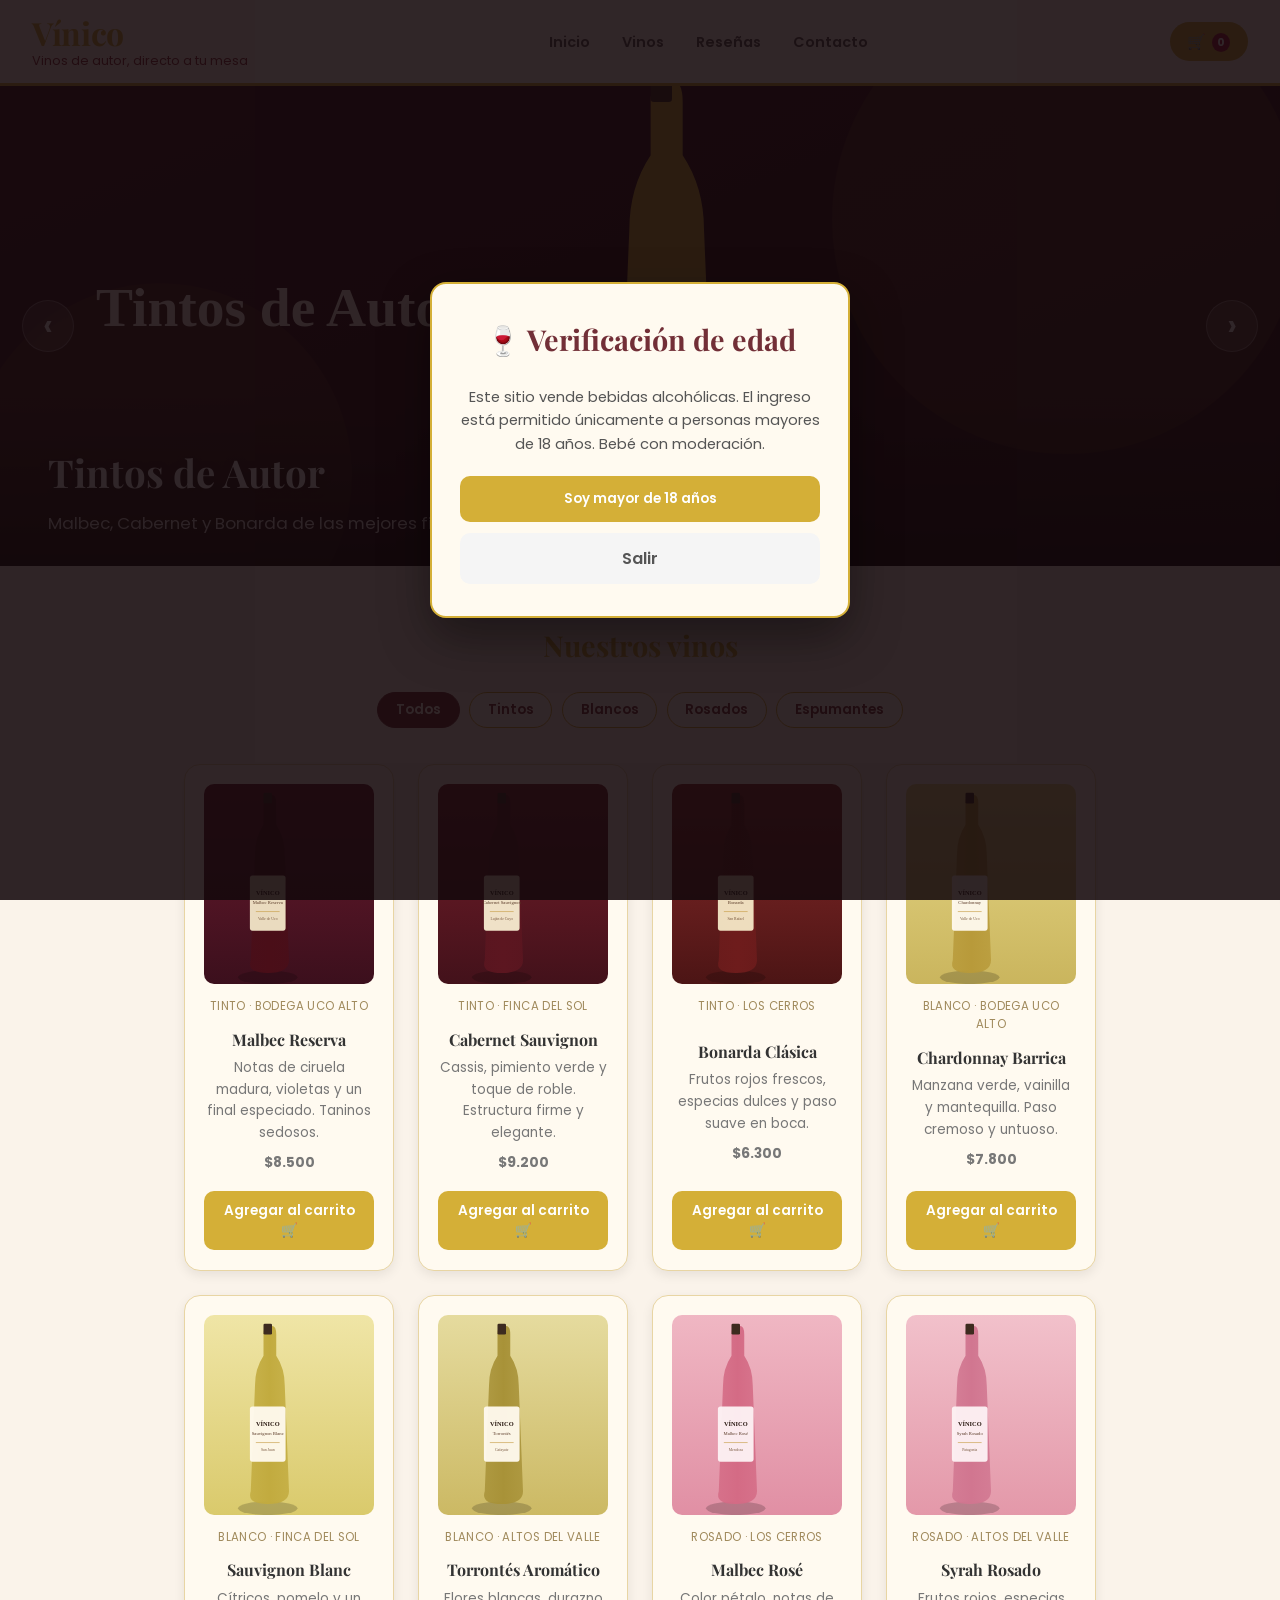
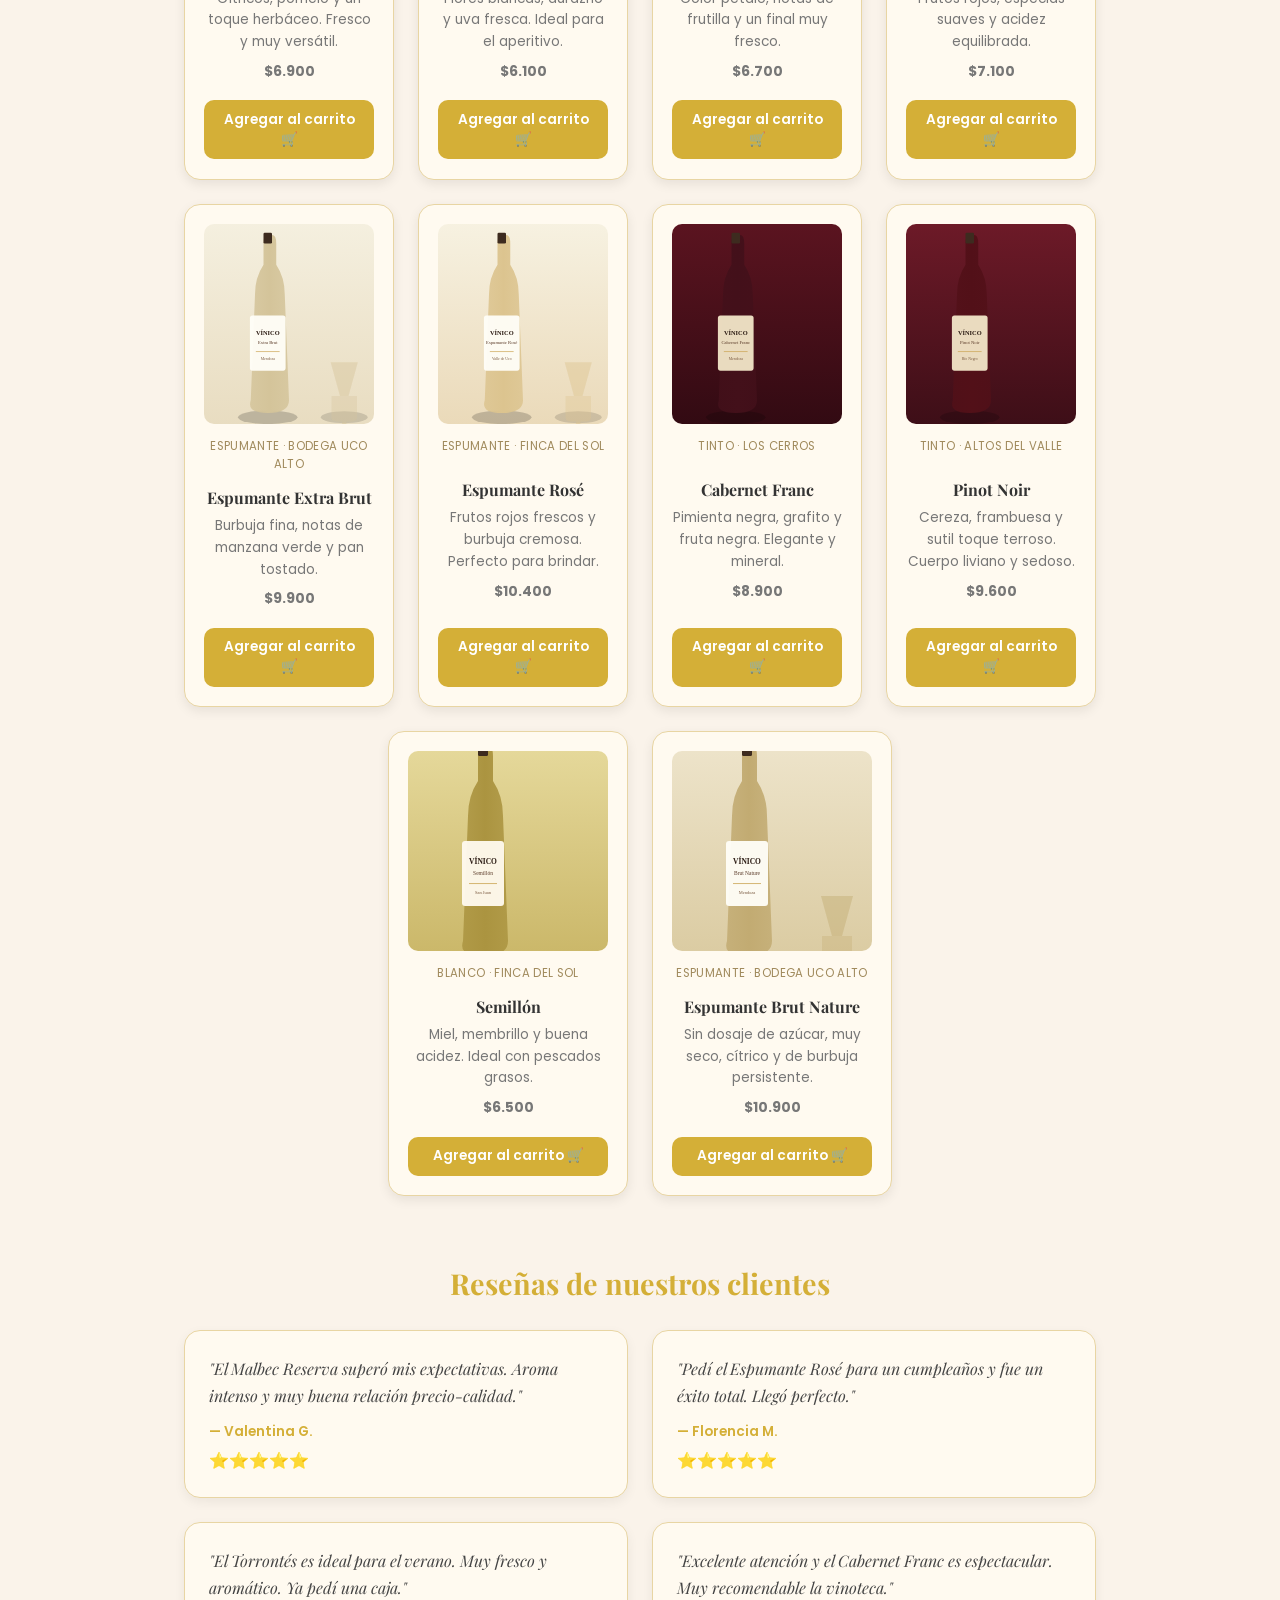
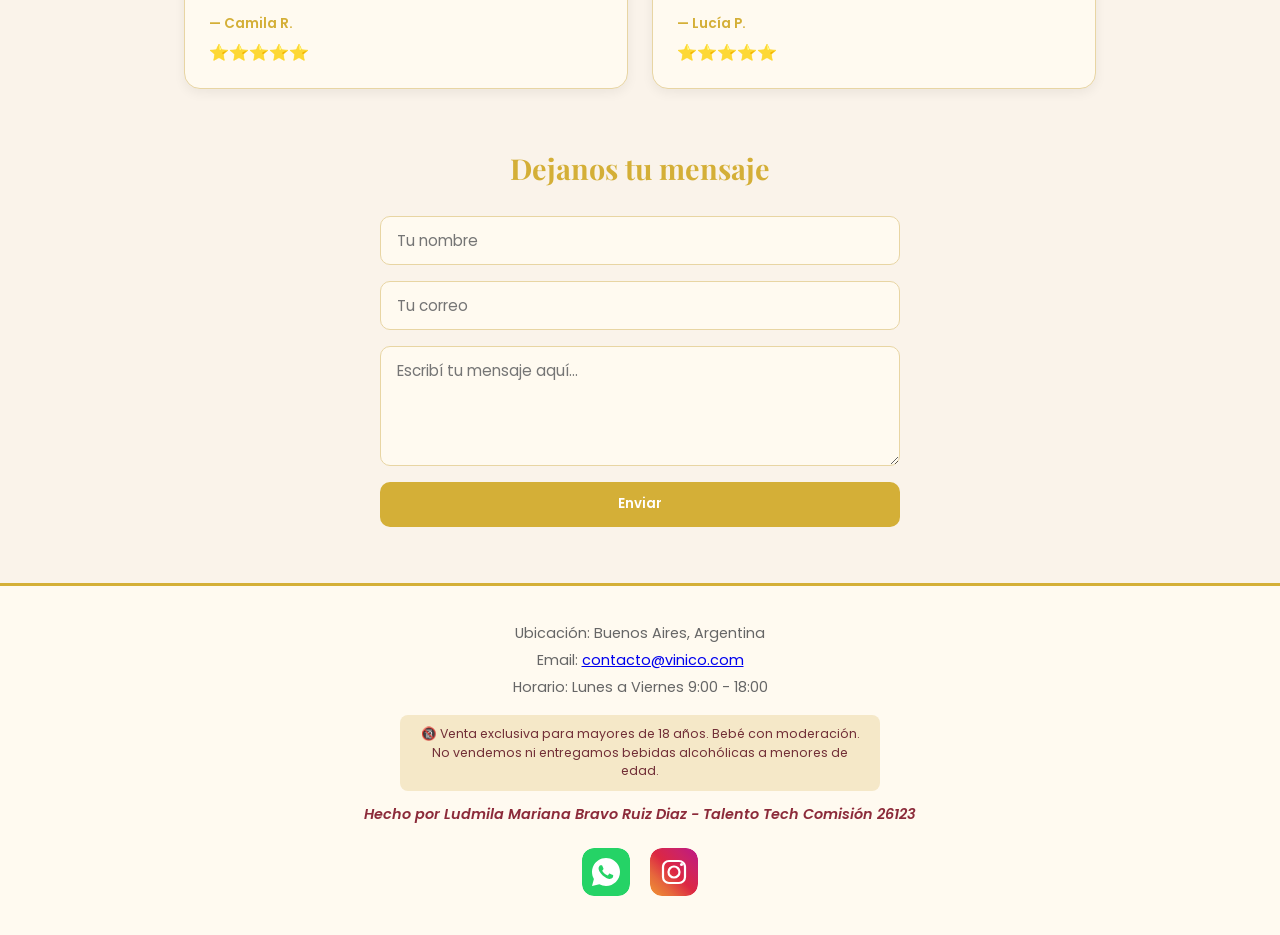
==== index.html @ 48d46540 "Sitio Vínico: catálogo, carrito y checkout simulado" ====
<!doctype html>
<html lang="es">
  <head>
    <meta charset="UTF-8" />
    <meta name="viewport" content="width=device-width, initial-scale=1.0" />

    <!-- SEO básico -->
    <meta name="description" content="Vínico: vinoteca online con selección de tintos, blancos, rosados y espumantes argentinos. Envíos a todo el país. Venta exclusiva para mayores de 18 años." />
    <meta name="keywords" content="vinos, vinoteca online, comprar vino, malbec, cabernet, espumante, Argentina, Vínico" />
    <meta name="author" content="Ludmila Mariana Bravo Ruiz Diaz" />
    <meta name="robots" content="index, follow" />

    <!-- Open Graph (redes sociales) -->
    <meta property="og:title" content="Vínico — Vinoteca Online" />
    <meta property="og:description" content="Selección de vinos argentinos de autor. Tintos, blancos, rosados y espumantes." />
    <meta property="og:type" content="website" />
    <meta property="og:url" content="https://lulami.github.io/VINICO/" />

    <title>Vínico — Vinoteca Online</title>
    <link href="https://fonts.googleapis.com/css2?family=Playfair+Display:wght@400;700&family=Poppins:wght@400;600&display=swap" rel="stylesheet" />
    <link rel="stylesheet" href="./css/styles.css" />
  </head>
  <body>

    <!-- Skip link para accesibilidad de teclado -->
    <a href="#productos" class="skip-link">Saltar al contenido principal</a>

    <!-- Aviso +18 -->
    <div id="modal-edad" class="modal-edad" role="dialog" aria-modal="true" aria-labelledby="titulo-edad">
      <div class="modal-edad-caja">
        <h2 id="titulo-edad">🍷 Verificación de edad</h2>
        <p>Este sitio vende bebidas alcohólicas. El ingreso está permitido únicamente a personas mayores de 18 años. Bebé con moderación.</p>
        <div class="modal-edad-botones">
          <button id="btn-edad-si" class="btn">Soy mayor de 18 años</button>
          <a id="btn-edad-no" class="btn-secundario btn" href="https://www.google.com">Salir</a>
        </div>
      </div>
    </div>

    <!-- Header -->
    <header role="banner">
      <div class="div-logo">
        <a class="logo" href="./index.html" aria-label="Inicio — Vínico">Vínico</a>
        <span class="subtitulo">Vinos de autor, directo a tu mesa</span>
      </div>
      <nav class="header-nav" aria-label="Navegación principal">
        <ul>
          <li><a href="./index.html">Inicio</a></li>
          <li><a href="./index.html#productos">Vinos</a></li>
          <li><a href="./index.html#resenas">Reseñas</a></li>
          <li><a href="./paginas/contacto.html">Contacto</a></li>
        </ul>
      </nav>
      <button id="btn-abrir-carrito" class="btn-carrito" aria-label="Abrir carrito de compras">
        🛒 <span id="carrito-contador" aria-live="polite" aria-label="Cantidad de productos en el carrito">0</span>
      </button>
    </header>

    <main id="contenido-principal">

      <!-- Carrusel -->
      <section class="carousel" aria-label="Galería de categorías destacadas" aria-roledescription="carrusel">
        <div class="carousel-track" aria-live="polite">

          <div class="carousel-slide" role="group" aria-label="Slide 1 de 4">
            <img src="./imagen/hero1.svg" alt="Selección de vinos tintos de autor" />
            <div class="carousel-caption">
              <h2>Tintos de Autor</h2>
              <p>Malbec, Cabernet y Bonarda de las mejores fincas</p>
            </div>
          </div>

          <div class="carousel-slide" role="group" aria-label="Slide 2 de 4">
            <img src="./imagen/hero2.svg" alt="Selección de vinos blancos frescos" />
            <div class="carousel-caption">
              <h2>Blancos Frescos</h2>
              <p>Chardonnay, Sauvignon Blanc y Torrontés</p>
            </div>
          </div>

          <div class="carousel-slide" role="group" aria-label="Slide 3 de 4">
            <img src="./imagen/hero3.svg" alt="Selección de vinos rosados elegantes" />
            <div class="carousel-caption">
              <h2>Rosados Elegantes</h2>
              <p>Frescura y color para cualquier ocasión</p>
            </div>
          </div>

          <div class="carousel-slide" role="group" aria-label="Slide 4 de 4">
            <img src="./imagen/hero4.svg" alt="Selección de espumantes premium" />
            <div class="carousel-caption">
              <h2>Espumantes Premium</h2>
              <p>Burbujas para brindar en el momento justo</p>
            </div>
          </div>

        </div>

        <button class="carousel-btn prev" aria-label="Slide anterior">&#8249;</button>
        <button class="carousel-btn next" aria-label="Slide siguiente">&#8250;</button>

        <div class="carousel-dots" role="tablist" aria-label="Indicadores del carrusel">
          <button class="dot active" role="tab" aria-selected="true" aria-label="Slide 1"></button>
          <button class="dot" role="tab" aria-selected="false" aria-label="Slide 2"></button>
          <button class="dot" role="tab" aria-selected="false" aria-label="Slide 3"></button>
          <button class="dot" role="tab" aria-selected="false" aria-label="Slide 4"></button>
        </div>
      </section>

      <!-- Filtros + Productos -->
      <section class="productos" id="productos" aria-labelledby="titulo-productos">
        <h2 id="titulo-productos">Nuestros vinos</h2>

        <div class="filtros" role="group" aria-label="Filtrar vinos por tipo">
          <button class="filtro-btn activo" data-tipo="Todos">Todos</button>
          <button class="filtro-btn" data-tipo="Tinto">Tintos</button>
          <button class="filtro-btn" data-tipo="Blanco">Blancos</button>
          <button class="filtro-btn" data-tipo="Rosado">Rosados</button>
          <button class="filtro-btn" data-tipo="Espumante">Espumantes</button>
        </div>

        <div class="contenedor-tarjetas" role="list">
          <p class="cargando">Cargando vinos...</p>
        </div>
      </section>

      <!-- Reseñas -->
      <section class="resenas" id="resenas" aria-labelledby="titulo-resenas">
        <h2 id="titulo-resenas">Reseñas de nuestros clientes</h2>
        <div class="contenedor-resenas">
          <article class="resena-card">
            <p class="resena-texto">"El Malbec Reserva superó mis expectativas. Aroma intenso y muy buena relación precio-calidad."</p>
            <p class="resena-autor">— Valentina G.</p>
            <p class="resena-estrellas" aria-label="5 estrellas">⭐⭐⭐⭐⭐</p>
          </article>
          <article class="resena-card">
            <p class="resena-texto">"Pedí el Espumante Rosé para un cumpleaños y fue un éxito total. Llegó perfecto."</p>
            <p class="resena-autor">— Florencia M.</p>
            <p class="resena-estrellas" aria-label="5 estrellas">⭐⭐⭐⭐⭐</p>
          </article>
          <article class="resena-card">
            <p class="resena-texto">"El Torrontés es ideal para el verano. Muy fresco y aromático. Ya pedí una caja."</p>
            <p class="resena-autor">— Camila R.</p>
            <p class="resena-estrellas" aria-label="5 estrellas">⭐⭐⭐⭐⭐</p>
          </article>
          <article class="resena-card">
            <p class="resena-texto">"Excelente atención y el Cabernet Franc es espectacular. Muy recomendable la vinoteca."</p>
            <p class="resena-autor">— Lucía P.</p>
            <p class="resena-estrellas" aria-label="5 estrellas">⭐⭐⭐⭐⭐</p>
          </article>
        </div>
      </section>

      <!-- Contacto -->
      <section class="contacto" id="contacto" aria-labelledby="titulo-contacto">
        <h2 id="titulo-contacto">Dejanos tu mensaje</h2>
        <form action="https://formspree.io/f/xpwzgkvd" method="POST" novalidate>
          <input type="text" name="nombre" placeholder="Tu nombre" aria-label="Tu nombre" required />
          <input type="email" name="email" placeholder="Tu correo" aria-label="Tu correo electrónico" required />
          <textarea name="mensaje" placeholder="Escribí tu mensaje aquí..." aria-label="Tu mensaje" required></textarea>
          <button type="submit">Enviar</button>
        </form>
      </section>

    </main>

    <!-- Panel carrito -->
    <aside id="panel-carrito" class="panel-carrito" aria-label="Carrito de compras" aria-hidden="true">
      <div class="panel-carrito-header">
        <h2>Tu carrito</h2>
        <button id="btn-cerrar-carrito" aria-label="Cerrar carrito">✕</button>
      </div>
      <div id="lista-carrito" class="lista-carrito" role="list"></div>
      <div class="panel-carrito-footer">
        <p>Total: <span id="carrito-total">$0</span></p>
        <button id="btn-vaciar-carrito" class="btn-secundario">Vaciar carrito</button>
        <button id="btn-finalizar-compra">Finalizar compra</button>
      </div>
    </aside>

    <!-- Modal Checkout simulado -->
    <div id="modal-checkout" class="modal-checkout" role="dialog" aria-modal="true" aria-hidden="true" aria-labelledby="titulo-checkout">
      <div class="modal-checkout-caja">
        <button id="btn-cerrar-checkout" class="btn-cerrar-modal" aria-label="Cerrar">✕</button>

        <div id="vista-formulario-checkout">
          <h2 id="titulo-checkout">Finalizar compra</h2>
          <p class="checkout-subtitulo">Envío y pago simulados — no se procesan pagos reales.</p>
          <form id="form-checkout">
            <div class="grupo-input">
              <label for="co-nombre">Nombre y apellido</label>
              <input id="co-nombre" type="text" required placeholder="Nombre y apellido" />
            </div>
            <div class="grupo-input">
              <label for="co-direccion">Dirección de envío</label>
              <input id="co-direccion" type="text" required placeholder="Calle, número, ciudad" />
            </div>
            <div class="grupo-input">
              <label for="co-tarjeta">Número de tarjeta (simulado)</label>
              <input id="co-tarjeta" type="text" required placeholder="0000 0000 0000 0000" maxlength="19" />
            </div>
            <div class="checkout-resumen" id="checkout-resumen"></div>
            <button type="submit" class="btn-confirmar">Confirmar pedido</button>
          </form>
        </div>

        <div id="vista-confirmacion" class="vista-confirmacion oculto">
          <p class="confirmacion-icono">🍷✅</p>
          <h2>¡Pedido confirmado!</h2>
          <p>Gracias por tu compra en Vínico. Te contactaremos para coordinar la entrega.</p>
          <button id="btn-volver-tienda" class="btn">Volver a la tienda</button>
        </div>
      </div>
    </div>

    <!-- Footer -->
    <footer role="contentinfo">
      <p>Ubicación: Buenos Aires, Argentina</p>
      <p>Email: <a href="mailto:contacto@vinico.com">contacto@vinico.com</a></p>
      <p>Horario: Lunes a Viernes 9:00 - 18:00</p>
      <p class="aviso-legal">🔞 Venta exclusiva para mayores de 18 años. Bebé con moderación. No vendemos ni entregamos bebidas alcohólicas a menores de edad.</p>
      <p class="firma">Hecho por Ludmila Mariana Bravo Ruiz Diaz - Talento Tech Comisión 26123</p>
      <nav class="footer-social" aria-label="Redes sociales">
        <a href="https://wa.me/5491112345678" target="_blank" rel="noopener noreferrer" aria-label="Contactar por WhatsApp" class="social-icon-link">
          <svg class="social-icon" viewBox="0 0 48 48" xmlns="http://www.w3.org/2000/svg" role="img" aria-hidden="true">
            <rect width="48" height="48" rx="12" fill="#25D366"/>
            <path fill="#fff" d="M24 10C16.27 10 10 16.27 10 24c0 2.52.7 4.88 1.9 6.9L10 38l7.35-1.87A13.93 13.93 0 0024 38c7.73 0 14-6.27 14-14S31.73 10 24 10zm7.1 19.1c-.3.84-1.76 1.6-2.44 1.7-.63.1-1.42.14-2.3-.14-.53-.17-1.21-.4-2.08-.78-3.66-1.58-6.05-5.27-6.23-5.52-.18-.25-1.47-1.96-1.47-3.74s.93-2.65 1.27-3.02c.33-.37.72-.46.96-.46.24 0 .48.002.69.01.22.01.52-.08.81.62.3.72 1.02 2.5 1.11 2.68.09.18.15.4.03.64-.12.24-.18.39-.36.6-.18.21-.38.47-.54.63-.18.18-.37.38-.16.74.21.36.93 1.54 2 2.5 1.38 1.22 2.54 1.6 2.9 1.78.36.18.57.15.78-.09.21-.24.9-1.05 1.14-1.41.24-.36.48-.3.81-.18.33.12 2.1 1 2.46 1.18.36.18.6.27.69.42.09.15.09.87-.21 1.71z"/>
          </svg>
        </a>
        <a href="https://instagram.com/vinico.ok" target="_blank" rel="noopener noreferrer" aria-label="Seguinos en Instagram" class="social-icon-link">
          <svg class="social-icon" viewBox="0 0 48 48" xmlns="http://www.w3.org/2000/svg" role="img" aria-hidden="true">
            <defs>
              <linearGradient id="ig-grad" x1="0%" y1="100%" x2="100%" y2="0%">
                <stop offset="0%" style="stop-color:#f09433"/>
                <stop offset="25%" style="stop-color:#e6683c"/>
                <stop offset="50%" style="stop-color:#dc2743"/>
                <stop offset="75%" style="stop-color:#cc2366"/>
                <stop offset="100%" style="stop-color:#bc1888"/>
              </linearGradient>
            </defs>
            <rect width="48" height="48" rx="12" fill="url(#ig-grad)"/>
            <rect x="13" y="13" width="22" height="22" rx="6" fill="none" stroke="#fff" stroke-width="2.2"/>
            <circle cx="24" cy="24" r="5.5" fill="none" stroke="#fff" stroke-width="2.2"/>
            <circle cx="31.5" cy="16.5" r="1.5" fill="#fff"/>
          </svg>
        </a>
      </nav>
    </footer>

    <script type="module" src="./js/main.js"></script>
  </body>
</html>
---- css/styles.css ----
/* /css/styles.css — Vínico */

*, *::before, *::after { box-sizing: border-box; }

html { scroll-behavior: smooth; }

body {
  font-family: "Playfair Display", serif;
  background-color: #faf3ea;
  color: #333;
  margin: 0;
  padding: 0;
  line-height: 1.6;
  overflow-x: hidden;
}

/* ===== Skip link accesibilidad ===== */
.skip-link {
  position: absolute;
  top: -100px;
  left: 1rem;
  background: #d4af37;
  color: #fff;
  padding: 0.5rem 1rem;
  border-radius: 0 0 8px 8px;
  font-family: "Poppins", sans-serif;
  font-weight: 600;
  font-size: 0.9rem;
  text-decoration: none;
  z-index: 9999;
  transition: top 0.2s;
}
.skip-link:focus { top: 0; }

/* Focus visible para navegación con teclado */
a:focus-visible,
button:focus-visible,
input:focus-visible,
textarea:focus-visible,
select:focus-visible {
  outline: 3px solid #d4af37;
  outline-offset: 2px;
  border-radius: 4px;
}

/* ===== Header ===== */
header {
  background-color: #fffaf0;
  border-bottom: 3px solid #d4af37;
  padding: 0.9rem 2rem;
  display: flex;
  align-items: center;
  justify-content: space-between;
  gap: 1rem;
  position: sticky;
  top: 0;
  z-index: 100;
}

.div-logo {
  display: flex;
  flex-direction: column;
  line-height: 1.2;
}

.logo {
  font-family: "Playfair Display", serif;
  font-size: 2rem;
  font-weight: 700;
  color: #d4af37;
  text-decoration: none;
  letter-spacing: -0.01em;
}

.logo:hover { color: #b8860b; }

.subtitulo {
  font-family: "Poppins", sans-serif;
  font-size: 0.8rem;
  color: #8c2b3a;
  font-weight: 400;
}

.header-nav ul {
  list-style: none;
  display: flex;
  align-items: center;
  gap: 2rem;
  margin: 0;
  padding: 0;
}

.header-nav ul li a {
  text-decoration: none;
  color: #555;
  font-family: "Poppins", sans-serif;
  font-size: 0.9rem;
  font-weight: 600;
  transition: color 0.2s;
}

.header-nav ul li a:hover { color: #d4af37; }

.btn-carrito {
  background: #d4af37;
  color: #fff;
  border: none;
  border-radius: 24px;
  padding: 0.5rem 1.1rem;
  font-family: "Poppins", sans-serif;
  font-size: 0.95rem;
  font-weight: 600;
  cursor: pointer;
  transition: background 0.2s;
}

.btn-carrito:hover { background: #b8860b; }

#carrito-contador {
  display: inline-block;
  background: #a4133c;
  color: #fff;
  border-radius: 50%;
  font-size: 0.7rem;
  padding: 1px 5px;
  margin-left: 2px;
  font-weight: 700;
  vertical-align: middle;
}

/* ===== Carrusel ===== */
.carousel {
  position: relative;
  width: 100vw;
  left: 50%;
  transform: translateX(-50%);
  overflow: hidden;
  background: #111;
}

.carousel-track {
  display: flex;
  width: 100%;
  transition: transform 0.5s cubic-bezier(0.4, 0, 0.2, 1);
}

.carousel-slide {
  min-width: 100%;
  width: 100%;
  position: relative;
  flex-shrink: 0;
  overflow: hidden;
}

.carousel-slide img {
  width: 100%;
  height: 480px;
  object-fit: cover;
  object-position: center;
  display: block;
}

.carousel-caption {
  position: absolute;
  bottom: 0;
  left: 0;
  right: 0;
  padding: 3rem 3rem 1.8rem;
  background: linear-gradient(to top, rgba(0,0,0,0.72) 0%, rgba(0,0,0,0.2) 70%, transparent 100%);
}

.carousel-caption h2 {
  font-family: "Playfair Display", serif;
  font-size: 2.4rem;
  font-weight: 700;
  color: #fff;
  margin: 0 0 0.4rem;
  text-shadow: 0 2px 8px rgba(0,0,0,0.4);
}

.carousel-caption p {
  font-family: "Poppins", sans-serif;
  font-size: 1.05rem;
  margin: 0;
  color: rgba(255,255,255,0.88);
}

.carousel-slide--video .video-slide-bg {
  width: 100%;
  height: 480px;
  background: #0a0a0a;
  display: flex;
  align-items: center;
  justify-content: center;
}

.carousel-slide--video iframe {
  width: 100%;
  height: 100%;
  border: none;
}

.carousel-btn {
  position: absolute;
  top: 50%;
  transform: translateY(-50%);
  background: rgba(255,255,255,0.15);
  backdrop-filter: blur(6px);
  -webkit-backdrop-filter: blur(6px);
  color: #fff;
  border: 1.5px solid rgba(255,255,255,0.35);
  border-radius: 50%;
  width: 52px;
  height: 52px;
  font-size: 2rem;
  cursor: pointer;
  display: flex;
  align-items: center;
  justify-content: center;
  z-index: 10;
  transition: background 0.2s, transform 0.2s;
  padding: 0 0 2px;
}

.carousel-btn:hover {
  background: rgba(255,255,255,0.3);
  transform: translateY(-50%) scale(1.1);
}

.carousel-btn.prev { left: 1.4rem; }
.carousel-btn.next { right: 1.4rem; }

.carousel-dots {
  position: absolute;
  bottom: 1.2rem;
  left: 50%;
  transform: translateX(-50%);
  display: flex;
  gap: 6px;
  align-items: center;
}

.dot {
  width: 8px;
  height: 8px;
  border-radius: 50%;
  background: rgba(255,255,255,0.45);
  cursor: pointer;
  border: none;
  padding: 0;
  transition: background 0.25s, width 0.25s, border-radius 0.25s;
}

.dot.active {
  background: #fff;
  width: 24px;
  border-radius: 4px;
}

/* ===== Secciones ===== */
.productos, .video, .contacto {
  text-align: center;
  margin: 3.5rem auto;
  max-width: 960px;
  padding: 0 1.5rem;
}

h2 { color: #d4af37; font-size: 1.8rem; font-weight: 700; margin-bottom: 1.5rem; }
h3 { color: #8c2b3a; font-size: 1.3rem; margin-bottom: 1rem; }

/* ===== Cards — Flexbox (requisito) ===== */
.contenedor-tarjetas {
  display: flex;
  flex-wrap: wrap;
  justify-content: center;
  gap: 1.5rem;
  padding: 0.5rem 0;
}

.card {
  flex: 1 1 200px;
  max-width: 240px;
}

/* ===== Reseñas — Grid (requisito) ===== */
.resenas {
  text-align: center;
  margin: 3.5rem auto;
  max-width: 960px;
  padding: 0 1.5rem;
}

.contenedor-resenas {
  display: grid;
  grid-template-columns: repeat(2, 1fr);
  gap: 1.5rem;
  margin-top: 1rem;
}

.resena-card {
  background: #fffaf0;
  border: 1.5px solid #e8d5a3;
  border-radius: 16px;
  padding: 1.5rem;
  text-align: left;
  box-shadow: 0 4px 12px rgba(0,0,0,0.06);
}

.resena-texto {
  font-family: "Playfair Display", serif;
  font-size: 1rem;
  color: #444;
  margin: 0 0 0.75rem;
  font-style: italic;
  line-height: 1.7;
}

.resena-autor {
  font-family: "Poppins", sans-serif;
  font-size: 0.85rem;
  font-weight: 600;
  color: #d4af37;
  margin: 0 0 0.25rem;
}

.resena-estrellas {
  font-size: 1rem;
  margin: 0;
}

@media (max-width: 600px) {
  .contenedor-resenas { grid-template-columns: 1fr; }
}

/* ===== Cards base ===== */
.card {
  background: #fffaf0;
  border: 1.5px solid #e8d5a3;
  border-radius: 16px;
  padding: 1.2rem;
  box-shadow: 0 4px 12px rgba(0,0,0,0.08);
  transition: transform 0.25s, box-shadow 0.25s;
  text-align: center;
  display: flex;
  flex-direction: column;
}

.card:hover {
  transform: translateY(-6px);
  box-shadow: 0 8px 20px rgba(0,0,0,0.13);
}

.card img {
  width: 100%;
  height: 200px;
  object-fit: cover;
  border-radius: 10px;
  margin-bottom: 0.8rem;
}

.card h3 { font-size: 1rem; color: #333; margin: 0.4rem 0 0.3rem; }
.card p { font-family: "Poppins", sans-serif; font-size: 0.85rem; color: #777; margin: 0 0 0.5rem; flex: 1; }

/* ===== Botones ===== */
button, .btn {
  background-color: #d4af37;
  color: #fff;
  border: none;
  padding: 0.8rem 1.4rem;
  border-radius: 10px;
  font-family: "Poppins", sans-serif;
  font-weight: 600;
  cursor: pointer;
  transition: background-color 0.2s;
}

button:hover, .btn:hover { background-color: #b8860b; }

.btn-agregar { width: 100%; margin-top: 0.6rem; padding: 0.6rem 1rem; font-size: 0.85rem; }

/* ===== Formulario ===== */
.contacto form, .form-contacto {
  display: flex;
  flex-direction: column;
  gap: 1rem;
  max-width: 520px;
  margin: 0 auto;
  text-align: left;
}

.contacto form input,
.contacto form textarea,
.form-contacto input,
.form-contacto textarea {
  width: 100%;
  padding: 0.75rem 1rem;
  border: 1.5px solid #e8d5a3;
  border-radius: 10px;
  font-family: "Poppins", sans-serif;
  font-size: 0.95rem;
  background: #fffaf0;
  outline: none;
  transition: border-color 0.2s;
}

.contacto form input:focus,
.contacto form textarea:focus,
.form-contacto input:focus,
.form-contacto textarea:focus { border-color: #d4af37; }

.contacto form textarea,
.form-contacto textarea { resize: vertical; min-height: 120px; }

.titulo-contacto { text-align: center; font-size: 2rem; color: #d4af37; margin-bottom: 1rem; }

.grupo-input { display: flex; flex-direction: column; gap: 0.4rem; }
.grupo-input label { font-family: "Poppins", sans-serif; font-size: 0.9rem; font-weight: 600; color: #555; }

/* ===== Utilidades ===== */
.text-secondary { color: #d4af37; }
.bg-secondary { background-color: #d4af37 !important; color: #fff !important; }
.text-dark { color: #333; }

/* ===== Panel carrito ===== */
.panel-carrito {
  position: fixed;
  top: 0;
  right: -380px;
  width: 360px;
  max-width: 92vw;
  height: 100%;
  background: #fff;
  box-shadow: -4px 0 20px rgba(0,0,0,0.15);
  display: flex;
  flex-direction: column;
  padding: 1.5rem;
  transition: right 0.3s ease;
  z-index: 1000;
}

.panel-carrito.abierto { right: 0; }

.panel-carrito-header {
  display: flex;
  justify-content: space-between;
  align-items: center;
  margin-bottom: 1rem;
  padding-bottom: 0.75rem;
  border-bottom: 1px solid #f0e6cc;
}

.panel-carrito-header h2 { font-size: 1.2rem; margin: 0; }
.panel-carrito-header button { background: transparent; color: #999; font-size: 1.1rem; padding: 0.25rem 0.5rem; border-radius: 6px; }
.panel-carrito-header button:hover { background: #f5f5f5; color: #333; }

.lista-carrito { flex: 1; overflow-y: auto; }

.item-carrito {
  display: flex;
  gap: 10px;
  align-items: flex-start;
  border-bottom: 1px solid #f5f5f5;
  padding: 12px 0;
}

.item-carrito img { width: 60px; height: 60px; object-fit: cover; border-radius: 8px; flex-shrink: 0; }
.item-info { flex: 1; }
.item-info h4 { font-size: 0.9rem; margin: 0 0 2px; color: #333; }
.item-info p { font-size: 0.8rem; color: #999; margin: 0; font-family: "Poppins", sans-serif; }

.item-cantidad { display: flex; align-items: center; gap: 8px; margin-top: 6px; }
.item-cantidad button { background: #f5f5f5; color: #333; width: 26px; height: 26px; border-radius: 50%; padding: 0; font-size: 1rem; display: flex; align-items: center; justify-content: center; }
.item-cantidad button:hover { background: #e8d5a3; }
.item-cantidad span { font-family: "Poppins", sans-serif; font-weight: 600; font-size: 0.9rem; }

.item-subtotal { display: flex; flex-direction: column; align-items: flex-end; gap: 4px; flex-shrink: 0; }
.item-subtotal p { font-family: "Poppins", sans-serif; font-weight: 600; font-size: 0.9rem; margin: 0; color: #d4af37; }
.item-subtotal button { background: transparent; color: #ccc; padding: 0; font-size: 1rem; }
.item-subtotal button:hover { color: #a4133c; background: transparent; }

.carrito-vacio { text-align: center; color: #aaa; margin-top: 3rem; font-family: "Poppins", sans-serif; font-size: 0.9rem; }

.panel-carrito-footer { border-top: 1px solid #f0e6cc; padding-top: 1rem; margin-top: 0.5rem; }
.panel-carrito-footer > p { font-family: "Poppins", sans-serif; font-weight: 700; font-size: 1.1rem; margin: 0 0 0.75rem; }
.panel-carrito-footer button { width: 100%; margin-bottom: 0.5rem; padding: 0.75rem; }

.btn-secundario { background: #f5f5f5; color: #555; }
.btn-secundario:hover { background: #e8d5a3; color: #333; }

/* ===== Toast ===== */
#toast-mensaje {
  position: fixed;
  bottom: -70px;
  left: 50%;
  transform: translateX(-50%);
  background: #333;
  color: #fff;
  padding: 0.8rem 1.5rem;
  border-radius: 10px;
  font-family: "Poppins", sans-serif;
  font-size: 0.9rem;
  transition: bottom 0.3s ease;
  z-index: 2000;
  white-space: nowrap;
}

#toast-mensaje.visible { bottom: 1.5rem; }

.error-carga, .cargando {
  text-align: center;
  width: 100%;
  padding: 2rem;
  color: #aaa;
  font-family: "Poppins", sans-serif;
}

/* ===== Footer ===== */
footer {
  background-color: #fffaf0;
  text-align: center;
  padding: 2rem 1rem;
  border-top: 3px solid #d4af37;
  margin-top: 3rem;
}

footer p {
  font-family: "Poppins", sans-serif;
  font-size: 0.9rem;
  margin: 0.25rem 0;
  color: #666;
}

.firma {
  margin-top: 0.75rem;
  font-style: italic;
  color: #8c2b3a;
  font-weight: 600;
}

.footer-social {
  display: flex;
  justify-content: center;
  gap: 1.2rem;
  margin-top: 1.4rem;
}

.social-icon-link {
  display: inline-block;
  transition: transform 0.2s, filter 0.2s;
}

.social-icon-link:hover {
  transform: translateY(-3px) scale(1.08);
  filter: drop-shadow(0 4px 8px rgba(0,0,0,0.2));
}

.social-icon {
  width: 48px;
  height: 48px;
  border-radius: 12px;
  object-fit: cover;
}

/* ===== Responsive ===== */
@media (max-width: 768px) {
  header { flex-wrap: wrap; padding: 0.8rem 1rem; }
  .header-nav ul { gap: 1rem; font-size: 0.85rem; }
  .carousel-slide img { height: 260px; }
  .carousel-slide--video .video-slide-bg { height: 260px; }
  .carousel-caption h2 { font-size: 1.3rem; }
  .carousel-caption { padding: 1.5rem 1.2rem 1rem; }
  .card { width: 44%; min-width: 150px; }
}

@media (max-width: 480px) {
  .header-nav ul { gap: 0.75rem; }
  .card { width: 90%; max-width: 280px; }
}

/* ===== Modal verificación de edad ===== */
.modal-edad {
  position: fixed;
  inset: 0;
  background: rgba(20, 8, 12, 0.88);
  display: flex;
  align-items: center;
  justify-content: center;
  z-index: 5000;
  padding: 1rem;
}

.modal-edad.oculto { display: none; }

.modal-edad-caja {
  background: #fffaf0;
  border: 2px solid #d4af37;
  border-radius: 16px;
  max-width: 420px;
  width: 100%;
  padding: 2rem 1.75rem;
  text-align: center;
  box-shadow: 0 20px 50px rgba(0,0,0,0.4);
}

.modal-edad-caja h2 {
  color: #722f37;
  margin-top: 0;
}

.modal-edad-caja p {
  font-family: "Poppins", sans-serif;
  font-size: 0.92rem;
  color: #555;
  line-height: 1.6;
}

.modal-edad-botones {
  display: flex;
  flex-direction: column;
  gap: 0.7rem;
  margin-top: 1.25rem;
}

.modal-edad-botones .btn,
.modal-edad-botones .btn-secundario {
  display: block;
  text-decoration: none;
  text-align: center;
}

/* ===== Filtros de catálogo ===== */
.filtros {
  display: flex;
  flex-wrap: wrap;
  justify-content: center;
  gap: 0.6rem;
  margin-bottom: 1.75rem;
}

.filtro-btn {
  background: #fffaf0;
  color: #722f37;
  border: 1.5px solid #d4af37;
  padding: 0.45rem 1.1rem;
  border-radius: 20px;
  font-family: "Poppins", sans-serif;
  font-size: 0.85rem;
  font-weight: 600;
  cursor: pointer;
  transition: background 0.2s, color 0.2s;
}

.filtro-btn:hover { background: #f5e8c8; }

.filtro-btn.activo {
  background: #722f37;
  color: #fffaf0;
  border-color: #722f37;
}

/* ===== Tarjeta de producto: info extra ===== */
.card .card-meta {
  font-family: "Poppins", sans-serif;
  font-size: 0.72rem;
  color: #a08a5c;
  margin: 0 0 0.3rem;
  text-transform: uppercase;
  letter-spacing: 0.03em;
}

/* ===== Aviso legal footer ===== */
.aviso-legal {
  font-family: "Poppins", sans-serif;
  font-size: 0.78rem;
  color: #722f37;
  background: #f5e8c8;
  border-radius: 8px;
  padding: 0.6rem 1rem;
  max-width: 480px;
  margin: 1rem auto 0;
  line-height: 1.5;
}

/* ===== Modal checkout ===== */
.modal-checkout {
  position: fixed;
  inset: 0;
  background: rgba(20, 8, 12, 0.75);
  display: flex;
  align-items: center;
  justify-content: center;
  z-index: 4000;
  padding: 1rem;
}

.modal-checkout[aria-hidden="true"] { display: none; }

.modal-checkout-caja {
  background: #fffaf0;
  border-radius: 16px;
  max-width: 460px;
  width: 100%;
  max-height: 90vh;
  overflow-y: auto;
  padding: 2rem 1.75rem;
  position: relative;
  box-shadow: 0 20px 50px rgba(0,0,0,0.35);
}

.btn-cerrar-modal {
  position: absolute;
  top: 0.9rem;
  right: 0.9rem;
  background: transparent;
  color: #999;
  padding: 0.25rem 0.5rem;
  font-size: 1.1rem;
}

.btn-cerrar-modal:hover { background: #f5f5f5; color: #333; }

.checkout-subtitulo {
  font-family: "Poppins", sans-serif;
  font-size: 0.85rem;
  color: #888;
  margin-top: -0.5rem;
  margin-bottom: 1.25rem;
}

#form-checkout {
  display: flex;
  flex-direction: column;
  gap: 1rem;
  text-align: left;
}

#form-checkout input {
  width: 100%;
  padding: 0.7rem 1rem;
  border: 1.5px solid #e8d5a3;
  border-radius: 10px;
  font-family: "Poppins", sans-serif;
  font-size: 0.92rem;
  background: #fff;
}

#form-checkout input:focus { outline: none; border-color: #d4af37; }

.checkout-resumen {
  background: #f5e8c8;
  border-radius: 10px;
  padding: 0.9rem 1rem;
  font-family: "Poppins", sans-serif;
  font-size: 0.85rem;
  color: #555;
}

.checkout-resumen p { margin: 0.2rem 0; display: flex; justify-content: space-between; }
.checkout-resumen .resumen-total { font-weight: 700; color: #722f37; border-top: 1px dashed #d4af37; margin-top: 0.4rem; padding-top: 0.4rem; }

.btn-confirmar { width: 100%; }

.vista-confirmacion { text-align: center; padding: 1rem 0; }
.confirmacion-icono { font-size: 2.5rem; margin: 0 0 0.5rem; }
.vista-confirmacion h2 { color: #722f37; }
.vista-confirmacion p { font-family: "Poppins", sans-serif; color: #666; }
.oculto { display: none; }
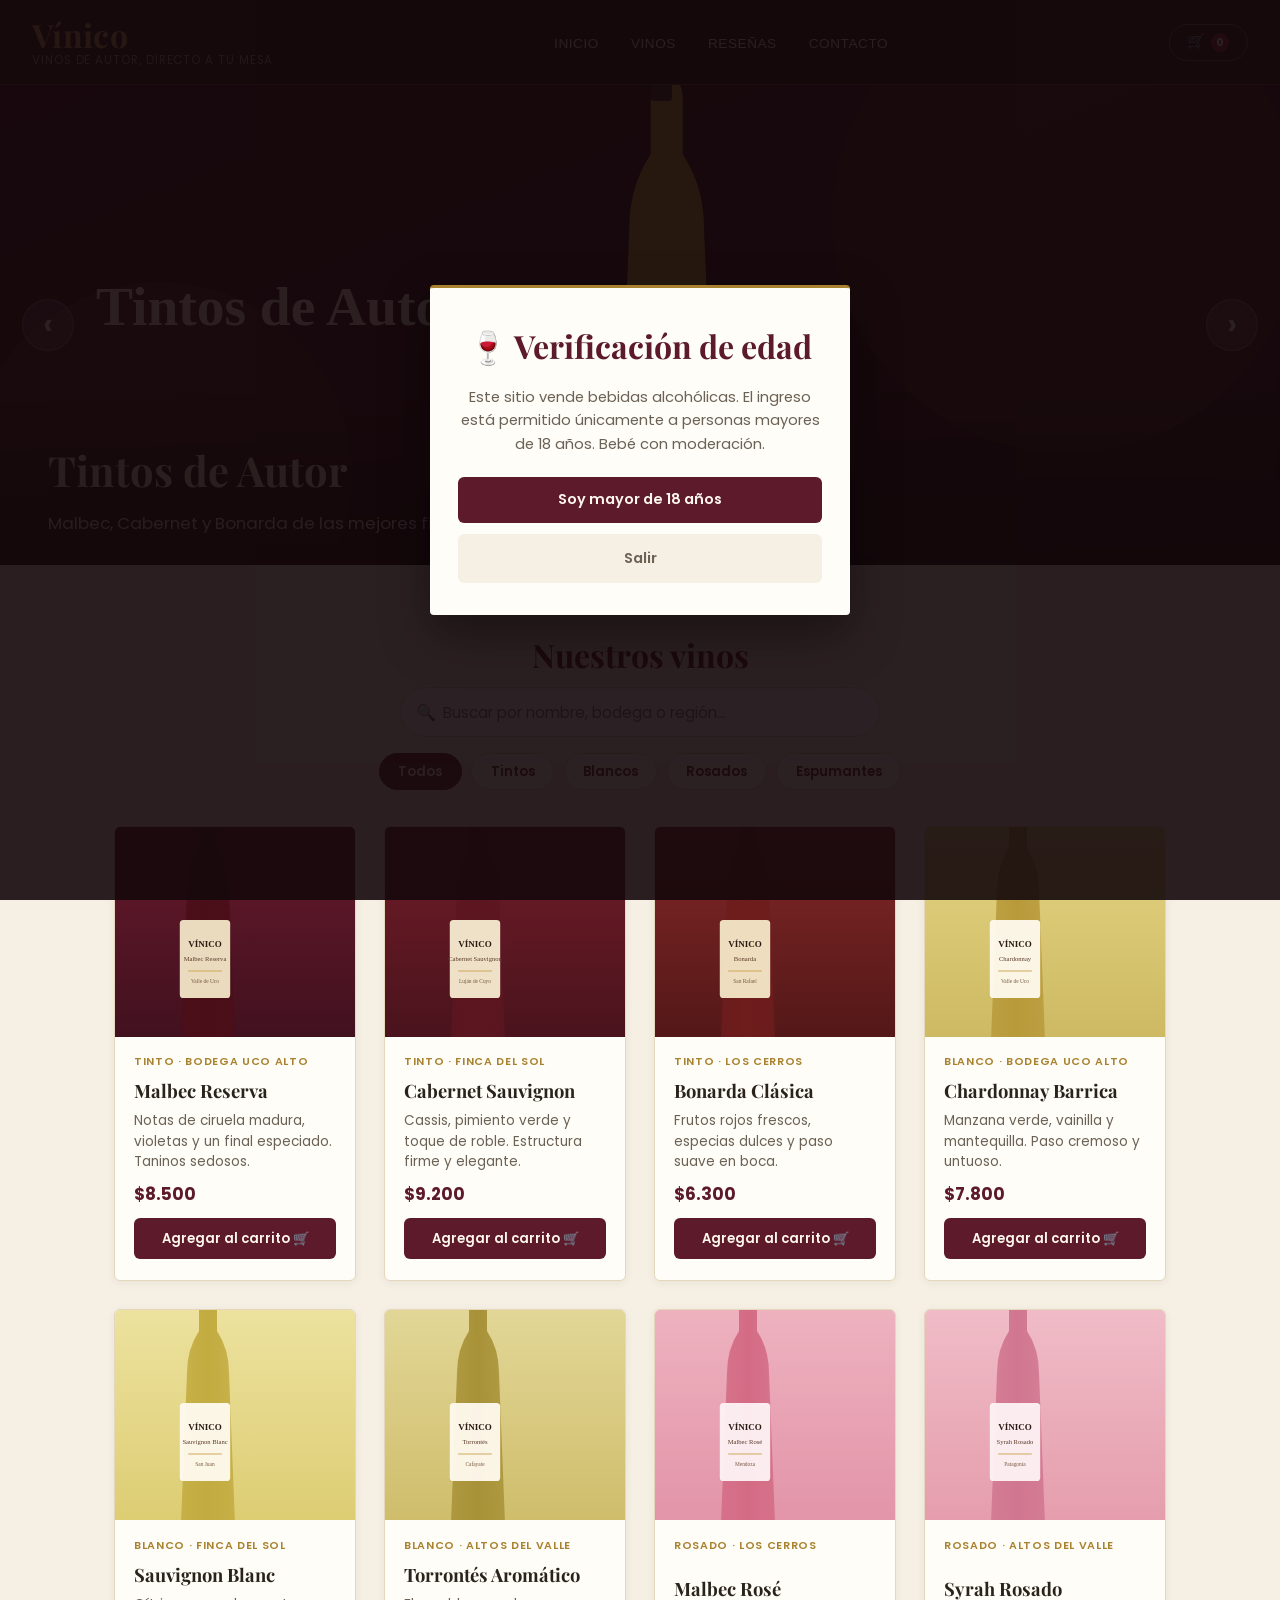
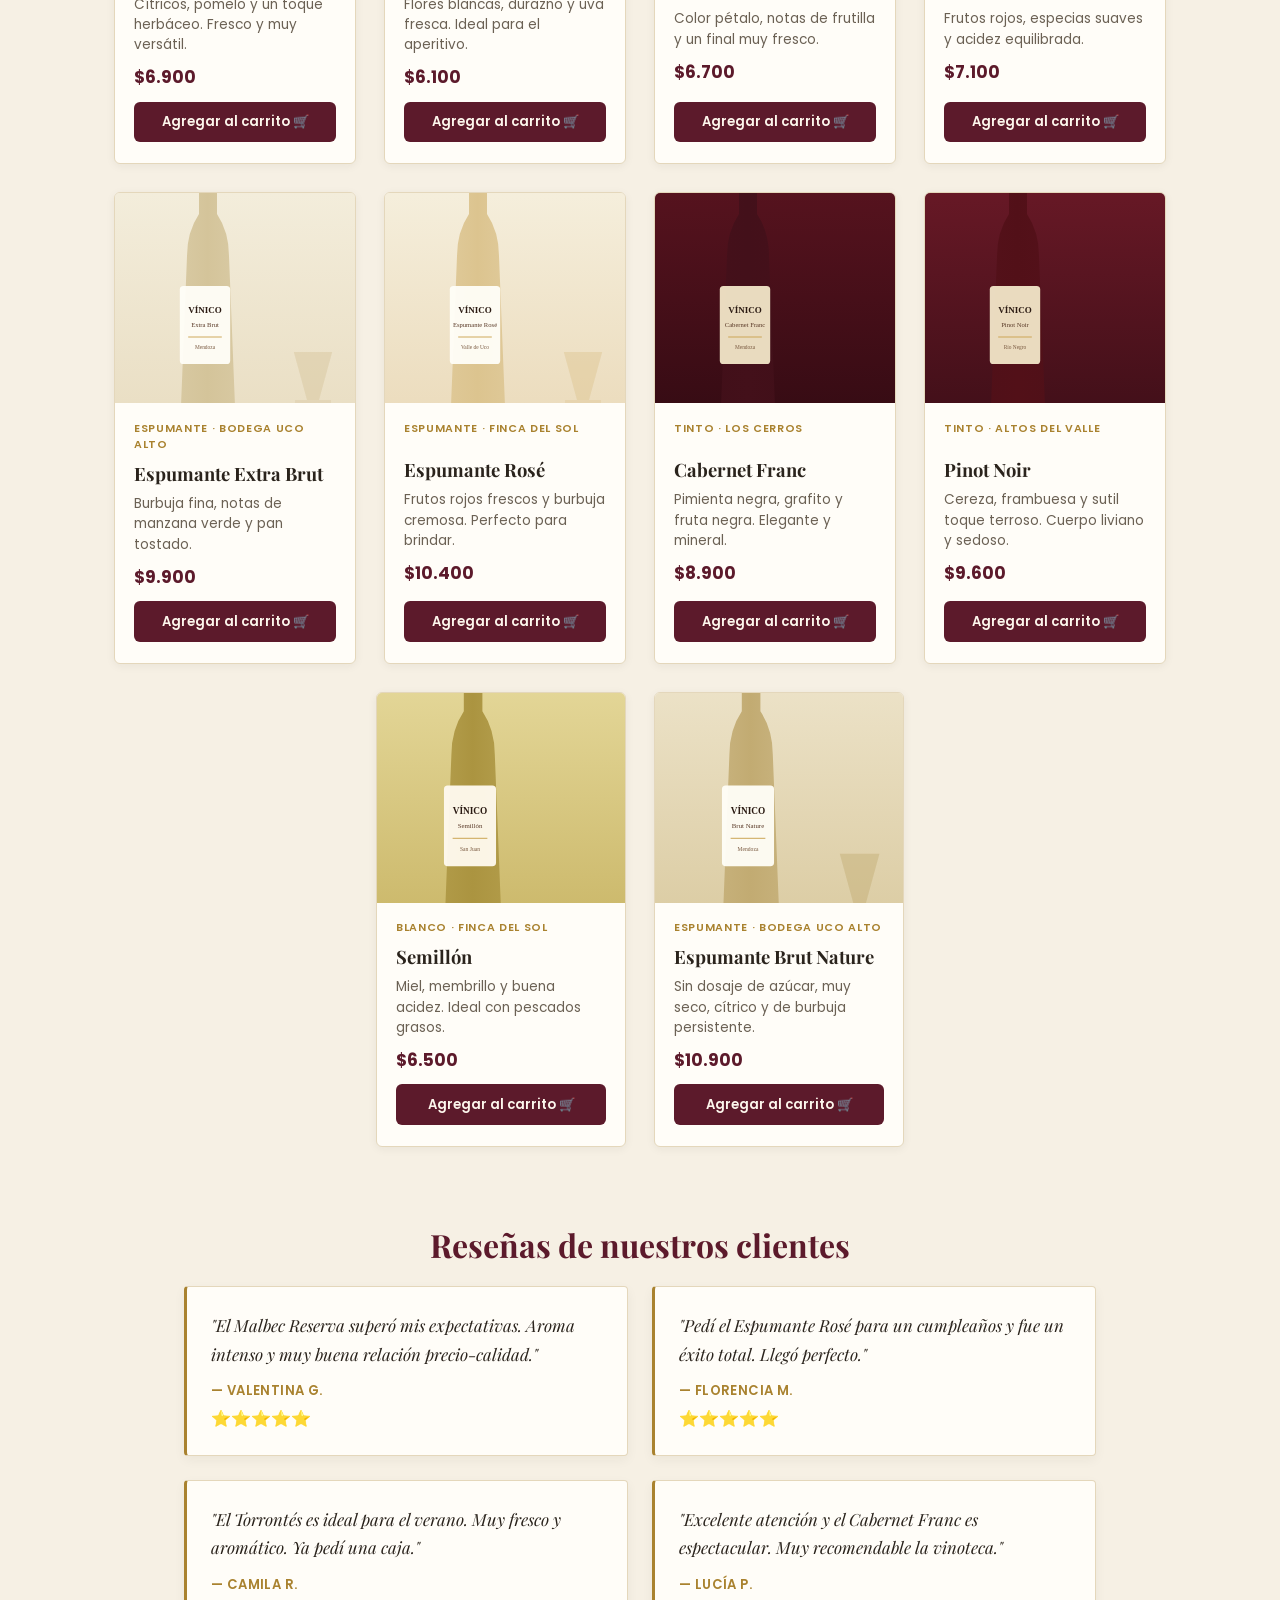
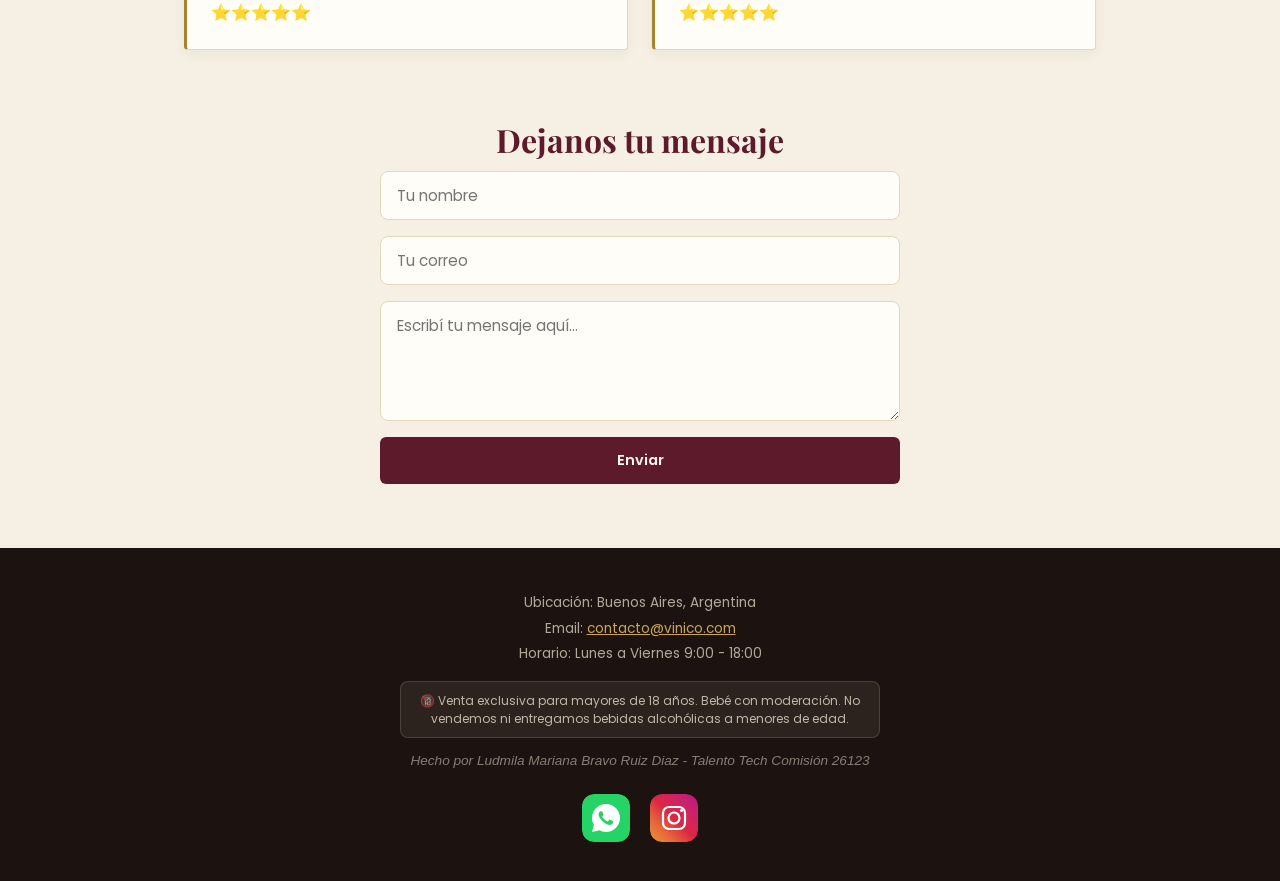
==== commit 00109404: "Rediseño de paleta y buscador de vinos" ====
--- a/index.html
+++ b/index.html
@@ -110,6 +110,13 @@
       <!-- Filtros + Productos -->
       <section class="productos" id="productos" aria-labelledby="titulo-productos">
         <h2 id="titulo-productos">Nuestros vinos</h2>
+
+        <div class="buscador-catalogo">
+          <span class="icono-lupa" aria-hidden="true">🔍</span>
+          <label for="buscador-vinos" class="visually-hidden">Buscar vino por nombre, bodega o región</label>
+          <input type="search" id="buscador-vinos" placeholder="Buscar por nombre, bodega o región..." autocomplete="off" />
+        </div>
+        <p id="resultado-contador" class="resultado-contador" aria-live="polite"></p>
 
         <div class="filtros" role="group" aria-label="Filtrar vinos por tipo">
           <button class="filtro-btn activo" data-tipo="Todos">Todos</button>
--- a/css/styles.css
+++ b/css/styles.css
@@ -1,13 +1,29 @@
 /* /css/styles.css — Vínico */
 
+:root {
+  --color-bg: #f6f0e4;
+  --color-bg-card: #fffdf8;
+  --color-ink: #2a231c;
+  --color-ink-soft: #6b6154;
+  --color-wine: #5c1a2b;
+  --color-wine-dark: #3a0f1a;
+  --color-wine-soft: #7a2e40;
+  --color-gold: #a9822f;
+  --color-gold-light: #cba556;
+  --color-line: #e4d7bb;
+  --color-header-bg: #1c1210;
+  --color-header-text: #f3e9d6;
+  --color-alert: #9c2b3a;
+}
+
 *, *::before, *::after { box-sizing: border-box; }
 
 html { scroll-behavior: smooth; }
 
 body {
-  font-family: "Playfair Display", serif;
-  background-color: #faf3ea;
-  color: #333;
+  font-family: "Cormorant Garamond", "Playfair Display", serif;
+  background-color: var(--color-bg);
+  color: var(--color-ink);
   margin: 0;
   padding: 0;
   line-height: 1.6;
@@ -19,7 +35,7 @@
   position: absolute;
   top: -100px;
   left: 1rem;
-  background: #d4af37;
+  background: var(--color-gold);
   color: #fff;
   padding: 0.5rem 1rem;
   border-radius: 0 0 8px 8px;
@@ -38,16 +54,16 @@
 input:focus-visible,
 textarea:focus-visible,
 select:focus-visible {
-  outline: 3px solid #d4af37;
+  outline: 3px solid var(--color-gold-light);
   outline-offset: 2px;
   border-radius: 4px;
 }
 
 /* ===== Header ===== */
 header {
-  background-color: #fffaf0;
-  border-bottom: 3px solid #d4af37;
-  padding: 0.9rem 2rem;
+  background-color: var(--color-header-bg);
+  border-bottom: 1px solid rgba(203, 165, 86, 0.35);
+  padding: 1rem 2rem;
   display: flex;
   align-items: center;
   justify-content: space-between;
@@ -67,18 +83,20 @@
   font-family: "Playfair Display", serif;
   font-size: 2rem;
   font-weight: 700;
-  color: #d4af37;
+  color: var(--color-gold-light);
   text-decoration: none;
-  letter-spacing: -0.01em;
-}
-
-.logo:hover { color: #b8860b; }
+  letter-spacing: 0.01em;
+}
+
+.logo:hover { color: #e4c583; }
 
 .subtitulo {
   font-family: "Poppins", sans-serif;
-  font-size: 0.8rem;
-  color: #8c2b3a;
+  font-size: 0.72rem;
+  color: rgba(243, 233, 214, 0.65);
   font-weight: 400;
+  text-transform: uppercase;
+  letter-spacing: 0.08em;
 }
 
 .header-nav ul {
@@ -92,33 +110,35 @@
 
 .header-nav ul li a {
   text-decoration: none;
-  color: #555;
-  font-family: "Poppins", sans-serif;
-  font-size: 0.9rem;
-  font-weight: 600;
+  color: var(--color-header-text);
+  font-family: "Poppins", sans-serif;
+  font-size: 0.85rem;
+  font-weight: 500;
+  letter-spacing: 0.04em;
+  text-transform: uppercase;
   transition: color 0.2s;
 }
 
-.header-nav ul li a:hover { color: #d4af37; }
+.header-nav ul li a:hover { color: var(--color-gold-light); }
 
 .btn-carrito {
-  background: #d4af37;
-  color: #fff;
-  border: none;
+  background: transparent;
+  color: var(--color-header-text);
+  border: 1.5px solid rgba(243, 233, 214, 0.4);
   border-radius: 24px;
   padding: 0.5rem 1.1rem;
   font-family: "Poppins", sans-serif;
-  font-size: 0.95rem;
-  font-weight: 600;
+  font-size: 0.9rem;
+  font-weight: 500;
   cursor: pointer;
-  transition: background 0.2s;
-}
-
-.btn-carrito:hover { background: #b8860b; }
+  transition: border-color 0.2s, color 0.2s;
+}
+
+.btn-carrito:hover { border-color: var(--color-gold-light); color: var(--color-gold-light); }
 
 #carrito-contador {
   display: inline-block;
-  background: #a4133c;
+  background: var(--color-alert);
   color: #fff;
   border-radius: 50%;
   font-size: 0.7rem;
@@ -166,14 +186,14 @@
   left: 0;
   right: 0;
   padding: 3rem 3rem 1.8rem;
-  background: linear-gradient(to top, rgba(0,0,0,0.72) 0%, rgba(0,0,0,0.2) 70%, transparent 100%);
+  background: linear-gradient(to top, rgba(0,0,0,0.75) 0%, rgba(0,0,0,0.25) 70%, transparent 100%);
 }
 
 .carousel-caption h2 {
   font-family: "Playfair Display", serif;
-  font-size: 2.4rem;
+  font-size: 2.6rem;
   font-weight: 700;
-  color: #fff;
+  color: #f3e9d6;
   margin: 0 0 0.4rem;
   text-shadow: 0 2px 8px rgba(0,0,0,0.4);
 }
@@ -182,22 +202,7 @@
   font-family: "Poppins", sans-serif;
   font-size: 1.05rem;
   margin: 0;
-  color: rgba(255,255,255,0.88);
-}
-
-.carousel-slide--video .video-slide-bg {
-  width: 100%;
-  height: 480px;
-  background: #0a0a0a;
-  display: flex;
-  align-items: center;
-  justify-content: center;
-}
-
-.carousel-slide--video iframe {
-  width: 100%;
-  height: 100%;
-  border: none;
+  color: rgba(255,255,255,0.85);
 }
 
 .carousel-btn {
@@ -260,26 +265,112 @@
 /* ===== Secciones ===== */
 .productos, .video, .contacto {
   text-align: center;
-  margin: 3.5rem auto;
-  max-width: 960px;
+  margin: 4rem auto;
+  max-width: 1100px;
   padding: 0 1.5rem;
 }
 
-h2 { color: #d4af37; font-size: 1.8rem; font-weight: 700; margin-bottom: 1.5rem; }
-h3 { color: #8c2b3a; font-size: 1.3rem; margin-bottom: 1rem; }
+h2 {
+  font-family: "Playfair Display", serif;
+  color: var(--color-wine);
+  font-size: 2rem;
+  font-weight: 700;
+  margin-bottom: 0.4rem;
+  text-wrap: balance;
+}
+
+.subtitulo-seccion {
+  font-family: "Poppins", sans-serif;
+  font-size: 0.85rem;
+  color: var(--color-ink-soft);
+  margin: 0 0 2rem;
+}
+
+h3 { color: var(--color-wine); font-size: 1.3rem; margin-bottom: 1rem; }
+
+/* ===== Buscador + filtros ===== */
+.buscador-catalogo {
+  max-width: 480px;
+  margin: 0 auto 1.5rem;
+  position: relative;
+}
+
+.buscador-catalogo input {
+  width: 100%;
+  padding: 0.8rem 1.1rem 0.8rem 2.6rem;
+  border: 1.5px solid var(--color-line);
+  border-radius: 30px;
+  font-family: "Poppins", sans-serif;
+  font-size: 0.95rem;
+  background: var(--color-bg-card);
+  color: var(--color-ink);
+  outline: none;
+  transition: border-color 0.2s, box-shadow 0.2s;
+}
+
+.buscador-catalogo input:focus {
+  border-color: var(--color-gold);
+  box-shadow: 0 0 0 3px rgba(169, 130, 47, 0.15);
+}
+
+.buscador-catalogo .icono-lupa {
+  position: absolute;
+  left: 1rem;
+  top: 50%;
+  transform: translateY(-50%);
+  color: var(--color-ink-soft);
+  font-size: 1rem;
+  pointer-events: none;
+}
+
+.resultado-contador {
+  font-family: "Poppins", sans-serif;
+  font-size: 0.8rem;
+  color: var(--color-ink-soft);
+  margin: -0.5rem 0 1.5rem;
+}
+
+.filtros {
+  display: flex;
+  flex-wrap: wrap;
+  justify-content: center;
+  gap: 0.6rem;
+  margin-bottom: 1.75rem;
+}
+
+.filtro-btn {
+  background: var(--color-bg-card);
+  color: var(--color-wine);
+  border: 1.5px solid var(--color-line);
+  padding: 0.45rem 1.15rem;
+  border-radius: 20px;
+  font-family: "Poppins", sans-serif;
+  font-size: 0.82rem;
+  font-weight: 600;
+  cursor: pointer;
+  transition: background 0.2s, color 0.2s, border-color 0.2s;
+}
+
+.filtro-btn:hover { border-color: var(--color-gold); }
+
+.filtro-btn.activo {
+  background: var(--color-wine);
+  color: #fdf6ec;
+  border-color: var(--color-wine);
+}
 
 /* ===== Cards — Flexbox (requisito) ===== */
 .contenedor-tarjetas {
   display: flex;
   flex-wrap: wrap;
   justify-content: center;
-  gap: 1.5rem;
+  gap: 1.75rem;
   padding: 0.5rem 0;
 }
 
 .card {
-  flex: 1 1 200px;
-  max-width: 240px;
+  flex: 1 1 220px;
+  max-width: 250px;
 }
 
 /* ===== Reseñas — Grid (requisito) ===== */
@@ -298,18 +389,19 @@
 }
 
 .resena-card {
-  background: #fffaf0;
-  border: 1.5px solid #e8d5a3;
-  border-radius: 16px;
+  background: var(--color-bg-card);
+  border: 1px solid var(--color-line);
+  border-left: 3px solid var(--color-gold);
+  border-radius: 4px;
   padding: 1.5rem;
   text-align: left;
-  box-shadow: 0 4px 12px rgba(0,0,0,0.06);
+  box-shadow: 0 4px 12px rgba(42, 35, 28, 0.05);
 }
 
 .resena-texto {
   font-family: "Playfair Display", serif;
-  font-size: 1rem;
-  color: #444;
+  font-size: 1.05rem;
+  color: var(--color-ink);
   margin: 0 0 0.75rem;
   font-style: italic;
   line-height: 1.7;
@@ -317,10 +409,12 @@
 
 .resena-autor {
   font-family: "Poppins", sans-serif;
-  font-size: 0.85rem;
+  font-size: 0.82rem;
   font-weight: 600;
-  color: #d4af37;
+  color: var(--color-gold);
   margin: 0 0 0.25rem;
+  text-transform: uppercase;
+  letter-spacing: 0.03em;
 }
 
 .resena-estrellas {
@@ -332,51 +426,66 @@
   .contenedor-resenas { grid-template-columns: 1fr; }
 }
 
-/* ===== Cards base ===== */
+/* ===== Cards de producto ===== */
 .card {
-  background: #fffaf0;
-  border: 1.5px solid #e8d5a3;
-  border-radius: 16px;
-  padding: 1.2rem;
-  box-shadow: 0 4px 12px rgba(0,0,0,0.08);
+  background: var(--color-bg-card);
+  border: 1px solid var(--color-line);
+  border-radius: 6px;
+  padding: 0;
+  overflow: hidden;
+  box-shadow: 0 2px 10px rgba(42, 35, 28, 0.06);
   transition: transform 0.25s, box-shadow 0.25s;
-  text-align: center;
+  text-align: left;
   display: flex;
   flex-direction: column;
 }
 
 .card:hover {
-  transform: translateY(-6px);
-  box-shadow: 0 8px 20px rgba(0,0,0,0.13);
+  transform: translateY(-5px);
+  box-shadow: 0 12px 24px rgba(42, 35, 28, 0.15);
 }
 
 .card img {
   width: 100%;
-  height: 200px;
+  height: 210px;
   object-fit: cover;
-  border-radius: 10px;
-  margin-bottom: 0.8rem;
-}
-
-.card h3 { font-size: 1rem; color: #333; margin: 0.4rem 0 0.3rem; }
-.card p { font-family: "Poppins", sans-serif; font-size: 0.85rem; color: #777; margin: 0 0 0.5rem; flex: 1; }
+  display: block;
+  background: #efe6d3;
+}
+
+.card .card-body { padding: 1.1rem 1.2rem 1.3rem; display: flex; flex-direction: column; flex: 1; }
+
+.card .card-meta {
+  font-family: "Poppins", sans-serif;
+  font-size: 0.68rem;
+  color: var(--color-gold);
+  margin: 0 0 0.35rem;
+  text-transform: uppercase;
+  letter-spacing: 0.06em;
+  font-weight: 600;
+}
+
+.card h3 { font-size: 1.15rem; color: var(--color-ink); margin: 0 0 0.35rem; font-family: "Playfair Display", serif; }
+.card p { font-family: "Poppins", sans-serif; font-size: 0.85rem; color: var(--color-ink-soft); margin: 0 0 0.6rem; flex: 1; line-height: 1.5; }
+.card .card-precio { font-family: "Poppins", sans-serif; font-weight: 700; font-size: 1.05rem; color: var(--color-wine); margin: 0 0 0.7rem; }
 
 /* ===== Botones ===== */
 button, .btn {
-  background-color: #d4af37;
-  color: #fff;
+  background-color: var(--color-wine);
+  color: #fdf6ec;
   border: none;
   padding: 0.8rem 1.4rem;
-  border-radius: 10px;
+  border-radius: 6px;
   font-family: "Poppins", sans-serif;
   font-weight: 600;
+  font-size: 0.9rem;
   cursor: pointer;
   transition: background-color 0.2s;
 }
 
-button:hover, .btn:hover { background-color: #b8860b; }
-
-.btn-agregar { width: 100%; margin-top: 0.6rem; padding: 0.6rem 1rem; font-size: 0.85rem; }
+button:hover, .btn:hover { background-color: var(--color-wine-dark); }
+
+.btn-agregar { width: 100%; margin-top: 0; padding: 0.65rem 1rem; font-size: 0.82rem; }
 
 /* ===== Formulario ===== */
 .contacto form, .form-contacto {
@@ -394,11 +503,12 @@
 .form-contacto textarea {
   width: 100%;
   padding: 0.75rem 1rem;
-  border: 1.5px solid #e8d5a3;
-  border-radius: 10px;
+  border: 1.5px solid var(--color-line);
+  border-radius: 8px;
   font-family: "Poppins", sans-serif;
   font-size: 0.95rem;
-  background: #fffaf0;
+  background: var(--color-bg-card);
+  color: var(--color-ink);
   outline: none;
   transition: border-color 0.2s;
 }
@@ -406,20 +516,32 @@
 .contacto form input:focus,
 .contacto form textarea:focus,
 .form-contacto input:focus,
-.form-contacto textarea:focus { border-color: #d4af37; }
+.form-contacto textarea:focus { border-color: var(--color-gold); }
 
 .contacto form textarea,
 .form-contacto textarea { resize: vertical; min-height: 120px; }
 
-.titulo-contacto { text-align: center; font-size: 2rem; color: #d4af37; margin-bottom: 1rem; }
+.titulo-contacto { text-align: center; font-size: 2rem; color: var(--color-wine); margin-bottom: 1rem; font-family: "Playfair Display", serif; }
 
 .grupo-input { display: flex; flex-direction: column; gap: 0.4rem; }
-.grupo-input label { font-family: "Poppins", sans-serif; font-size: 0.9rem; font-weight: 600; color: #555; }
+.grupo-input label { font-family: "Poppins", sans-serif; font-size: 0.85rem; font-weight: 600; color: var(--color-ink-soft); }
+
+.visually-hidden {
+  position: absolute;
+  width: 1px;
+  height: 1px;
+  padding: 0;
+  margin: -1px;
+  overflow: hidden;
+  clip: rect(0, 0, 0, 0);
+  white-space: nowrap;
+  border: 0;
+}
 
 /* ===== Utilidades ===== */
-.text-secondary { color: #d4af37; }
-.bg-secondary { background-color: #d4af37 !important; color: #fff !important; }
-.text-dark { color: #333; }
+.text-secondary { color: var(--color-gold); }
+.bg-secondary { background-color: var(--color-gold) !important; color: #fff !important; }
+.text-dark { color: var(--color-ink); }
 
 /* ===== Panel carrito ===== */
 .panel-carrito {
@@ -429,7 +551,7 @@
   width: 360px;
   max-width: 92vw;
   height: 100%;
-  background: #fff;
+  background: var(--color-bg-card);
   box-shadow: -4px 0 20px rgba(0,0,0,0.15);
   display: flex;
   flex-direction: column;
@@ -446,12 +568,12 @@
   align-items: center;
   margin-bottom: 1rem;
   padding-bottom: 0.75rem;
-  border-bottom: 1px solid #f0e6cc;
+  border-bottom: 1px solid var(--color-line);
 }
 
 .panel-carrito-header h2 { font-size: 1.2rem; margin: 0; }
-.panel-carrito-header button { background: transparent; color: #999; font-size: 1.1rem; padding: 0.25rem 0.5rem; border-radius: 6px; }
-.panel-carrito-header button:hover { background: #f5f5f5; color: #333; }
+.panel-carrito-header button { background: transparent; color: var(--color-ink-soft); font-size: 1.1rem; padding: 0.25rem 0.5rem; border-radius: 6px; }
+.panel-carrito-header button:hover { background: var(--color-bg); color: var(--color-ink); }
 
 .lista-carrito { flex: 1; overflow-y: auto; }
 
@@ -459,33 +581,33 @@
   display: flex;
   gap: 10px;
   align-items: flex-start;
-  border-bottom: 1px solid #f5f5f5;
+  border-bottom: 1px solid var(--color-bg);
   padding: 12px 0;
 }
 
 .item-carrito img { width: 60px; height: 60px; object-fit: cover; border-radius: 8px; flex-shrink: 0; }
 .item-info { flex: 1; }
-.item-info h4 { font-size: 0.9rem; margin: 0 0 2px; color: #333; }
-.item-info p { font-size: 0.8rem; color: #999; margin: 0; font-family: "Poppins", sans-serif; }
+.item-info h4 { font-size: 0.9rem; margin: 0 0 2px; color: var(--color-ink); font-family: "Poppins", sans-serif; font-weight: 600; }
+.item-info p { font-size: 0.8rem; color: var(--color-ink-soft); margin: 0; font-family: "Poppins", sans-serif; }
 
 .item-cantidad { display: flex; align-items: center; gap: 8px; margin-top: 6px; }
-.item-cantidad button { background: #f5f5f5; color: #333; width: 26px; height: 26px; border-radius: 50%; padding: 0; font-size: 1rem; display: flex; align-items: center; justify-content: center; }
-.item-cantidad button:hover { background: #e8d5a3; }
+.item-cantidad button { background: var(--color-bg); color: var(--color-ink); width: 26px; height: 26px; border-radius: 50%; padding: 0; font-size: 1rem; display: flex; align-items: center; justify-content: center; }
+.item-cantidad button:hover { background: var(--color-line); }
 .item-cantidad span { font-family: "Poppins", sans-serif; font-weight: 600; font-size: 0.9rem; }
 
 .item-subtotal { display: flex; flex-direction: column; align-items: flex-end; gap: 4px; flex-shrink: 0; }
-.item-subtotal p { font-family: "Poppins", sans-serif; font-weight: 600; font-size: 0.9rem; margin: 0; color: #d4af37; }
+.item-subtotal p { font-family: "Poppins", sans-serif; font-weight: 600; font-size: 0.9rem; margin: 0; color: var(--color-wine); }
 .item-subtotal button { background: transparent; color: #ccc; padding: 0; font-size: 1rem; }
-.item-subtotal button:hover { color: #a4133c; background: transparent; }
-
-.carrito-vacio { text-align: center; color: #aaa; margin-top: 3rem; font-family: "Poppins", sans-serif; font-size: 0.9rem; }
-
-.panel-carrito-footer { border-top: 1px solid #f0e6cc; padding-top: 1rem; margin-top: 0.5rem; }
-.panel-carrito-footer > p { font-family: "Poppins", sans-serif; font-weight: 700; font-size: 1.1rem; margin: 0 0 0.75rem; }
+.item-subtotal button:hover { color: var(--color-alert); background: transparent; }
+
+.carrito-vacio { text-align: center; color: var(--color-ink-soft); margin-top: 3rem; font-family: "Poppins", sans-serif; font-size: 0.9rem; }
+
+.panel-carrito-footer { border-top: 1px solid var(--color-line); padding-top: 1rem; margin-top: 0.5rem; }
+.panel-carrito-footer > p { font-family: "Poppins", sans-serif; font-weight: 700; font-size: 1.1rem; margin: 0 0 0.75rem; color: var(--color-ink); }
 .panel-carrito-footer button { width: 100%; margin-bottom: 0.5rem; padding: 0.75rem; }
 
-.btn-secundario { background: #f5f5f5; color: #555; }
-.btn-secundario:hover { background: #e8d5a3; color: #333; }
+.btn-secundario { background: var(--color-bg); color: var(--color-ink-soft); }
+.btn-secundario:hover { background: var(--color-line); color: var(--color-ink); }
 
 /* ===== Toast ===== */
 #toast-mensaje {
@@ -493,8 +615,8 @@
   bottom: -70px;
   left: 50%;
   transform: translateX(-50%);
-  background: #333;
-  color: #fff;
+  background: var(--color-header-bg);
+  color: #f3e9d6;
   padding: 0.8rem 1.5rem;
   border-radius: 10px;
   font-family: "Poppins", sans-serif;
@@ -510,31 +632,32 @@
   text-align: center;
   width: 100%;
   padding: 2rem;
-  color: #aaa;
+  color: var(--color-ink-soft);
   font-family: "Poppins", sans-serif;
 }
 
 /* ===== Footer ===== */
 footer {
-  background-color: #fffaf0;
+  background-color: var(--color-header-bg);
   text-align: center;
-  padding: 2rem 1rem;
-  border-top: 3px solid #d4af37;
+  padding: 2.5rem 1rem 2rem;
   margin-top: 3rem;
 }
 
 footer p {
   font-family: "Poppins", sans-serif;
-  font-size: 0.9rem;
+  font-size: 0.85rem;
   margin: 0.25rem 0;
-  color: #666;
-}
+  color: rgba(243, 233, 214, 0.7);
+}
+
+footer a { color: var(--color-gold-light); }
 
 .firma {
   margin-top: 0.75rem;
   font-style: italic;
-  color: #8c2b3a;
-  font-weight: 600;
+  color: rgba(243, 233, 214, 0.5);
+  font-weight: 400;
 }
 
 .footer-social {
@@ -561,13 +684,163 @@
   object-fit: cover;
 }
 
+/* ===== Modal verificación de edad ===== */
+.modal-edad {
+  position: fixed;
+  inset: 0;
+  background: rgba(20, 8, 12, 0.9);
+  display: flex;
+  align-items: center;
+  justify-content: center;
+  z-index: 5000;
+  padding: 1rem;
+}
+
+.modal-edad.oculto { display: none; }
+
+.modal-edad-caja {
+  background: var(--color-bg-card);
+  border-top: 3px solid var(--color-gold);
+  border-radius: 4px;
+  max-width: 420px;
+  width: 100%;
+  padding: 2rem 1.75rem;
+  text-align: center;
+  box-shadow: 0 20px 50px rgba(0,0,0,0.4);
+}
+
+.modal-edad-caja h2 {
+  color: var(--color-wine);
+  margin-top: 0;
+}
+
+.modal-edad-caja p {
+  font-family: "Poppins", sans-serif;
+  font-size: 0.92rem;
+  color: var(--color-ink-soft);
+  line-height: 1.6;
+}
+
+.modal-edad-botones {
+  display: flex;
+  flex-direction: column;
+  gap: 0.7rem;
+  margin-top: 1.25rem;
+}
+
+.modal-edad-botones .btn,
+.modal-edad-botones .btn-secundario {
+  display: block;
+  text-decoration: none;
+  text-align: center;
+}
+
+/* ===== Aviso legal footer ===== */
+.aviso-legal {
+  font-family: "Poppins", sans-serif;
+  font-size: 0.75rem;
+  color: rgba(243, 233, 214, 0.75);
+  background: rgba(243, 233, 214, 0.08);
+  border: 1px solid rgba(243, 233, 214, 0.15);
+  border-radius: 8px;
+  padding: 0.6rem 1rem;
+  max-width: 480px;
+  margin: 1rem auto 0;
+  line-height: 1.5;
+}
+
+/* ===== Modal checkout ===== */
+.modal-checkout {
+  position: fixed;
+  inset: 0;
+  background: rgba(20, 8, 12, 0.75);
+  display: flex;
+  align-items: center;
+  justify-content: center;
+  z-index: 4000;
+  padding: 1rem;
+}
+
+.modal-checkout[aria-hidden="true"] { display: none; }
+
+.modal-checkout-caja {
+  background: var(--color-bg-card);
+  border-radius: 6px;
+  max-width: 460px;
+  width: 100%;
+  max-height: 90vh;
+  overflow-y: auto;
+  padding: 2rem 1.75rem;
+  position: relative;
+  box-shadow: 0 20px 50px rgba(0,0,0,0.35);
+}
+
+.btn-cerrar-modal {
+  position: absolute;
+  top: 0.9rem;
+  right: 0.9rem;
+  background: transparent;
+  color: var(--color-ink-soft);
+  padding: 0.25rem 0.5rem;
+  font-size: 1.1rem;
+}
+
+.btn-cerrar-modal:hover { background: var(--color-bg); color: var(--color-ink); }
+
+.checkout-subtitulo {
+  font-family: "Poppins", sans-serif;
+  font-size: 0.85rem;
+  color: var(--color-ink-soft);
+  margin-top: -0.5rem;
+  margin-bottom: 1.25rem;
+}
+
+#form-checkout {
+  display: flex;
+  flex-direction: column;
+  gap: 1rem;
+  text-align: left;
+}
+
+#form-checkout input {
+  width: 100%;
+  padding: 0.7rem 1rem;
+  border: 1.5px solid var(--color-line);
+  border-radius: 8px;
+  font-family: "Poppins", sans-serif;
+  font-size: 0.92rem;
+  background: #fff;
+  color: var(--color-ink);
+}
+
+#form-checkout input:focus { outline: none; border-color: var(--color-gold); }
+
+.checkout-resumen {
+  background: var(--color-bg);
+  border-radius: 8px;
+  padding: 0.9rem 1rem;
+  font-family: "Poppins", sans-serif;
+  font-size: 0.85rem;
+  color: var(--color-ink-soft);
+}
+
+.checkout-resumen p { margin: 0.2rem 0; display: flex; justify-content: space-between; }
+.checkout-resumen .resumen-total { font-weight: 700; color: var(--color-wine); border-top: 1px dashed var(--color-line); margin-top: 0.4rem; padding-top: 0.4rem; }
+
+.btn-confirmar { width: 100%; }
+
+.vista-confirmacion { text-align: center; padding: 1rem 0; }
+.confirmacion-icono { font-size: 2.5rem; margin: 0 0 0.5rem; }
+.vista-confirmacion h2 { color: var(--color-wine); }
+.vista-confirmacion p { font-family: "Poppins", sans-serif; color: var(--color-ink-soft); }
+.oculto { display: none; }
+
 /* ===== Responsive ===== */
 @media (max-width: 768px) {
   header { flex-wrap: wrap; padding: 0.8rem 1rem; }
   .header-nav ul { gap: 1rem; font-size: 0.85rem; }
   .carousel-slide img { height: 260px; }
-  .carousel-slide--video .video-slide-bg { height: 260px; }
-  .carousel-caption h2 { font-size: 1.3rem; }
+  .carousel-caption h2 { font-size: 1.5rem; }
   .carousel-caption { padding: 1.5rem 1.2rem 1rem; }
   .card { width: 44%; min-width: 150px; }
 }
@@ -576,192 +849,3 @@
   .header-nav ul { gap: 0.75rem; }
   .card { width: 90%; max-width: 280px; }
 }
-
-/* ===== Modal verificación de edad ===== */
-.modal-edad {
-  position: fixed;
-  inset: 0;
-  background: rgba(20, 8, 12, 0.88);
-  display: flex;
-  align-items: center;
-  justify-content: center;
-  z-index: 5000;
-  padding: 1rem;
-}
-
-.modal-edad.oculto { display: none; }
-
-.modal-edad-caja {
-  background: #fffaf0;
-  border: 2px solid #d4af37;
-  border-radius: 16px;
-  max-width: 420px;
-  width: 100%;
-  padding: 2rem 1.75rem;
-  text-align: center;
-  box-shadow: 0 20px 50px rgba(0,0,0,0.4);
-}
-
-.modal-edad-caja h2 {
-  color: #722f37;
-  margin-top: 0;
-}
-
-.modal-edad-caja p {
-  font-family: "Poppins", sans-serif;
-  font-size: 0.92rem;
-  color: #555;
-  line-height: 1.6;
-}
-
-.modal-edad-botones {
-  display: flex;
-  flex-direction: column;
-  gap: 0.7rem;
-  margin-top: 1.25rem;
-}
-
-.modal-edad-botones .btn,
-.modal-edad-botones .btn-secundario {
-  display: block;
-  text-decoration: none;
-  text-align: center;
-}
-
-/* ===== Filtros de catálogo ===== */
-.filtros {
-  display: flex;
-  flex-wrap: wrap;
-  justify-content: center;
-  gap: 0.6rem;
-  margin-bottom: 1.75rem;
-}
-
-.filtro-btn {
-  background: #fffaf0;
-  color: #722f37;
-  border: 1.5px solid #d4af37;
-  padding: 0.45rem 1.1rem;
-  border-radius: 20px;
-  font-family: "Poppins", sans-serif;
-  font-size: 0.85rem;
-  font-weight: 600;
-  cursor: pointer;
-  transition: background 0.2s, color 0.2s;
-}
-
-.filtro-btn:hover { background: #f5e8c8; }
-
-.filtro-btn.activo {
-  background: #722f37;
-  color: #fffaf0;
-  border-color: #722f37;
-}
-
-/* ===== Tarjeta de producto: info extra ===== */
-.card .card-meta {
-  font-family: "Poppins", sans-serif;
-  font-size: 0.72rem;
-  color: #a08a5c;
-  margin: 0 0 0.3rem;
-  text-transform: uppercase;
-  letter-spacing: 0.03em;
-}
-
-/* ===== Aviso legal footer ===== */
-.aviso-legal {
-  font-family: "Poppins", sans-serif;
-  font-size: 0.78rem;
-  color: #722f37;
-  background: #f5e8c8;
-  border-radius: 8px;
-  padding: 0.6rem 1rem;
-  max-width: 480px;
-  margin: 1rem auto 0;
-  line-height: 1.5;
-}
-
-/* ===== Modal checkout ===== */
-.modal-checkout {
-  position: fixed;
-  inset: 0;
-  background: rgba(20, 8, 12, 0.75);
-  display: flex;
-  align-items: center;
-  justify-content: center;
-  z-index: 4000;
-  padding: 1rem;
-}
-
-.modal-checkout[aria-hidden="true"] { display: none; }
-
-.modal-checkout-caja {
-  background: #fffaf0;
-  border-radius: 16px;
-  max-width: 460px;
-  width: 100%;
-  max-height: 90vh;
-  overflow-y: auto;
-  padding: 2rem 1.75rem;
-  position: relative;
-  box-shadow: 0 20px 50px rgba(0,0,0,0.35);
-}
-
-.btn-cerrar-modal {
-  position: absolute;
-  top: 0.9rem;
-  right: 0.9rem;
-  background: transparent;
-  color: #999;
-  padding: 0.25rem 0.5rem;
-  font-size: 1.1rem;
-}
-
-.btn-cerrar-modal:hover { background: #f5f5f5; color: #333; }
-
-.checkout-subtitulo {
-  font-family: "Poppins", sans-serif;
-  font-size: 0.85rem;
-  color: #888;
-  margin-top: -0.5rem;
-  margin-bottom: 1.25rem;
-}
-
-#form-checkout {
-  display: flex;
-  flex-direction: column;
-  gap: 1rem;
-  text-align: left;
-}
-
-#form-checkout input {
-  width: 100%;
-  padding: 0.7rem 1rem;
-  border: 1.5px solid #e8d5a3;
-  border-radius: 10px;
-  font-family: "Poppins", sans-serif;
-  font-size: 0.92rem;
-  background: #fff;
-}
-
-#form-checkout input:focus { outline: none; border-color: #d4af37; }
-
-.checkout-resumen {
-  background: #f5e8c8;
-  border-radius: 10px;
-  padding: 0.9rem 1rem;
-  font-family: "Poppins", sans-serif;
-  font-size: 0.85rem;
-  color: #555;
-}
-
-.checkout-resumen p { margin: 0.2rem 0; display: flex; justify-content: space-between; }
-.checkout-resumen .resumen-total { font-weight: 700; color: #722f37; border-top: 1px dashed #d4af37; margin-top: 0.4rem; padding-top: 0.4rem; }
-
-.btn-confirmar { width: 100%; }
-
-.vista-confirmacion { text-align: center; padding: 1rem 0; }
-.confirmacion-icono { font-size: 2.5rem; margin: 0 0 0.5rem; }
-.vista-confirmacion h2 { color: #722f37; }
-.vista-confirmacion p { font-family: "Poppins", sans-serif; color: #666; }
-.oculto { display: none; }
